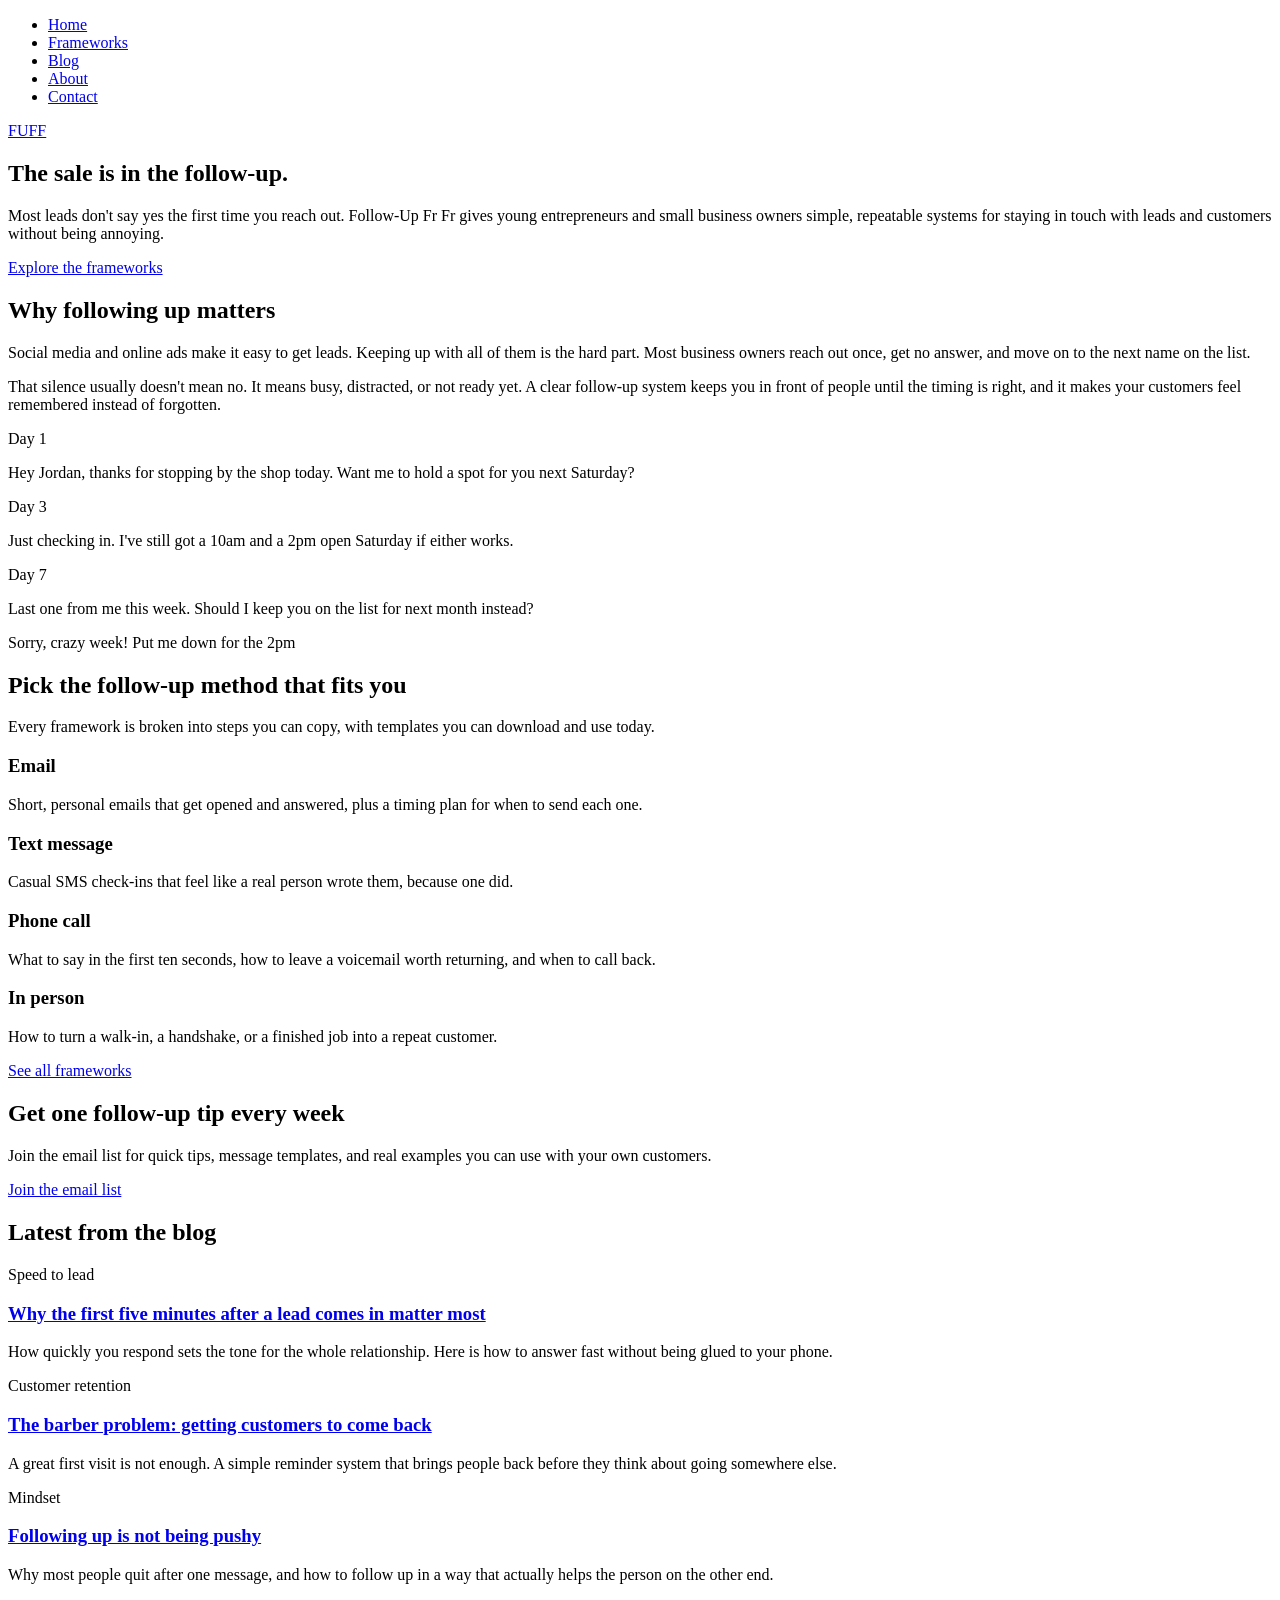
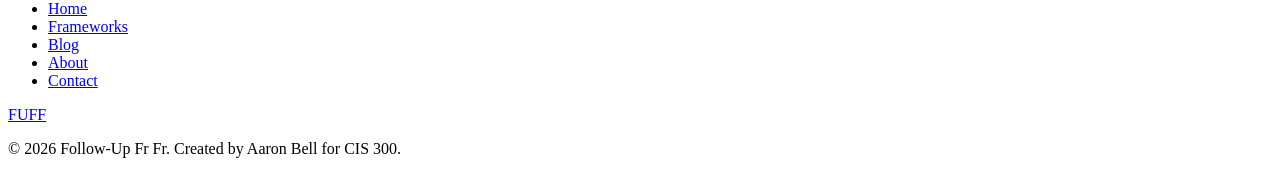
==== index.html @ 1af7f1ee "Rename index (2).html to index.html" ====
<!DOCTYPE html>
<html lang="en">
<head>
  <meta charset="UTF-8">
  <meta name="viewport" content="width=device-width, initial-scale=1.0">
  <meta name="description" content="Follow-Up Fr Fr teaches young entrepreneurs and small business owners simple, repeatable systems for following up with leads and customers.">
  <title>Follow-Up Fr Fr | Home</title>
  <link rel="preconnect" href="https://fonts.googleapis.com">
  <link rel="preconnect" href="https://fonts.gstatic.com" crossorigin>
  <link href="https://fonts.googleapis.com/css2?family=Inter:wght@400;500;600;800&display=swap" rel="stylesheet">
  <link rel="stylesheet" href="styles.css">
</head>
<body>

  <header class="site-header">
    <nav class="main-nav" aria-label="Main navigation">
      <ul>
        <li><a href="index.html" class="current" aria-current="page">Home</a></li>
        <li><a href="frameworks.html">Frameworks</a></li>
        <li><a href="blog.html">Blog</a></li>
        <li><a href="about.html">About</a></li>
        <li><a href="contact.html">Contact</a></li>
      </ul>
    </nav>
    <a href="index.html" class="logo" aria-label="Follow-Up Fr Fr home">FUFF</a>
  </header>

  <main>

    <section class="hero">
      <h1>The sale is in the follow-up.</h1>
      <p class="subtext">Most leads don't say yes the first time you reach out. Follow-Up Fr Fr gives young entrepreneurs and small business owners simple, repeatable systems for staying in touch with leads and customers without being annoying.</p>
      <a href="frameworks.html" class="btn btn-primary">Explore the frameworks</a>
    </section>

    <section class="why">
      <div class="why-text">
        <h2>Why following up matters</h2>
        <p>Social media and online ads make it easy to get leads. Keeping up with all of them is the hard part. Most business owners reach out once, get no answer, and move on to the next name on the list.</p>
        <p>That silence usually doesn't mean no. It means busy, distracted, or not ready yet. A clear follow-up system keeps you in front of people until the timing is right, and it makes your customers feel remembered instead of forgotten.</p>
      </div>

      <div class="thread" aria-label="Example follow-up text conversation">
        <p class="thread-day">Day 1</p>
        <p class="msg msg-out">Hey Jordan, thanks for stopping by the shop today. Want me to hold a spot for you next Saturday?</p>
        <p class="thread-day">Day 3</p>
        <p class="msg msg-out">Just checking in. I've still got a 10am and a 2pm open Saturday if either works.</p>
        <p class="thread-day">Day 7</p>
        <p class="msg msg-out">Last one from me this week. Should I keep you on the list for next month instead?</p>
        <p class="msg msg-in">Sorry, crazy week! Put me down for the 2pm</p>
      </div>
    </section>

    <section class="frameworks-preview">
      <h2>Pick the follow-up method that fits you</h2>
      <p class="section-intro">Every framework is broken into steps you can copy, with templates you can download and use today.</p>
      <div class="method-grid">
        <article class="method">
          <h3>Email</h3>
          <p>Short, personal emails that get opened and answered, plus a timing plan for when to send each one.</p>
        </article>
        <article class="method">
          <h3>Text message</h3>
          <p>Casual SMS check-ins that feel like a real person wrote them, because one did.</p>
        </article>
        <article class="method">
          <h3>Phone call</h3>
          <p>What to say in the first ten seconds, how to leave a voicemail worth returning, and when to call back.</p>
        </article>
        <article class="method">
          <h3>In person</h3>
          <p>How to turn a walk-in, a handshake, or a finished job into a repeat customer.</p>
        </article>
      </div>
      <a href="frameworks.html" class="text-link">See all frameworks</a>
    </section>

    <section class="lead-capture">
      <h2>Get one follow-up tip every week</h2>
      <p>Join the email list for quick tips, message templates, and real examples you can use with your own customers.</p>
      <a href="contact.html" class="btn btn-accent">Join the email list</a>
    </section>

    <section class="blog-feed">
      <h2>Latest from the blog</h2>
      <div class="post-list">
        <article class="post">
          <p class="post-tag">Speed to lead</p>
          <h3><a href="blog.html">Why the first five minutes after a lead comes in matter most</a></h3>
          <p>How quickly you respond sets the tone for the whole relationship. Here is how to answer fast without being glued to your phone.</p>
        </article>
        <article class="post">
          <p class="post-tag">Customer retention</p>
          <h3><a href="blog.html">The barber problem: getting customers to come back</a></h3>
          <p>A great first visit is not enough. A simple reminder system that brings people back before they think about going somewhere else.</p>
        </article>
        <article class="post">
          <p class="post-tag">Mindset</p>
          <h3><a href="blog.html">Following up is not being pushy</a></h3>
          <p>Why most people quit after one message, and how to follow up in a way that actually helps the person on the other end.</p>
        </article>
      </div>
    </section>

  </main>

  <footer class="site-footer">
    <nav class="footer-nav" aria-label="Footer navigation">
      <ul>
        <li><a href="index.html">Home</a></li>
        <li><a href="frameworks.html">Frameworks</a></li>
        <li><a href="blog.html">Blog</a></li>
        <li><a href="about.html">About</a></li>
        <li><a href="contact.html">Contact</a></li>
      </ul>
    </nav>
    <a href="index.html" class="logo" aria-label="Follow-Up Fr Fr home">FUFF</a>
    <p class="copyright">&copy; 2026 Follow-Up Fr Fr. Created by Aaron Bell for CIS 300.</p>
  </footer>

</body>
</html>
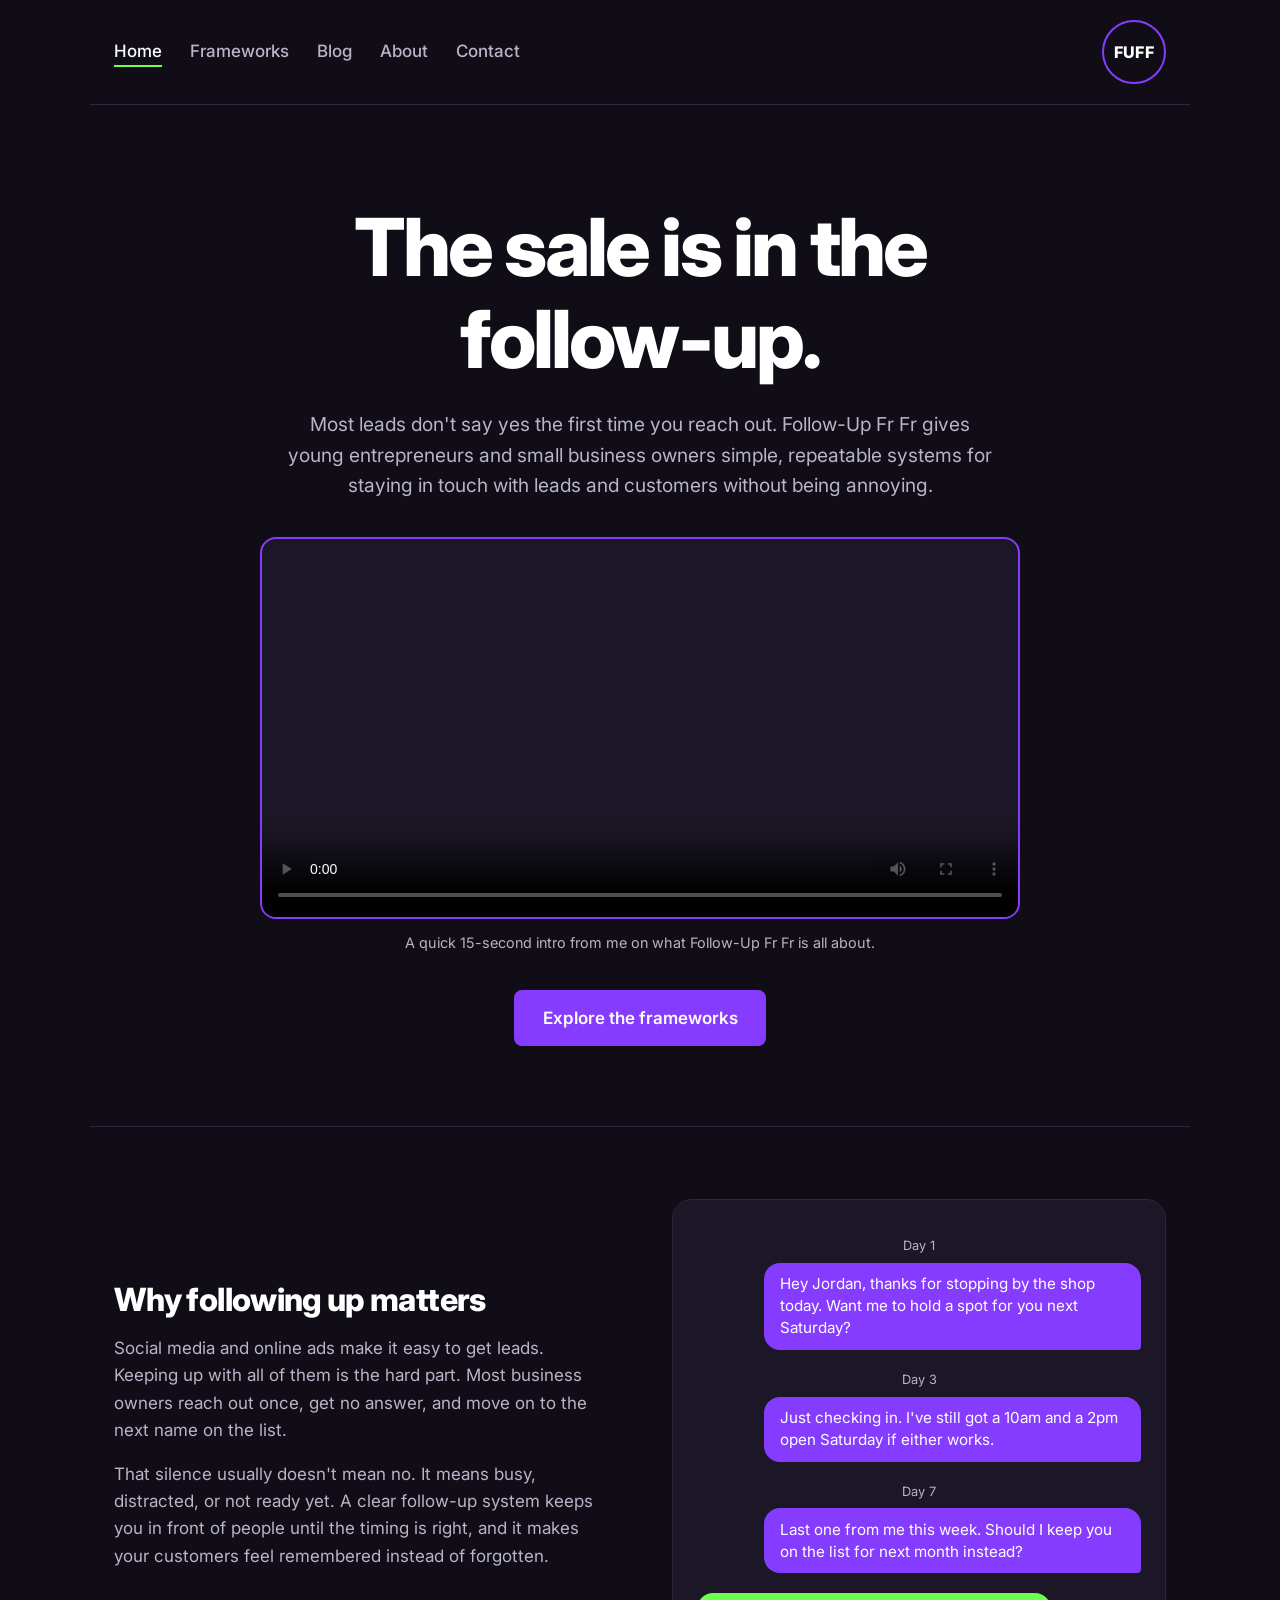
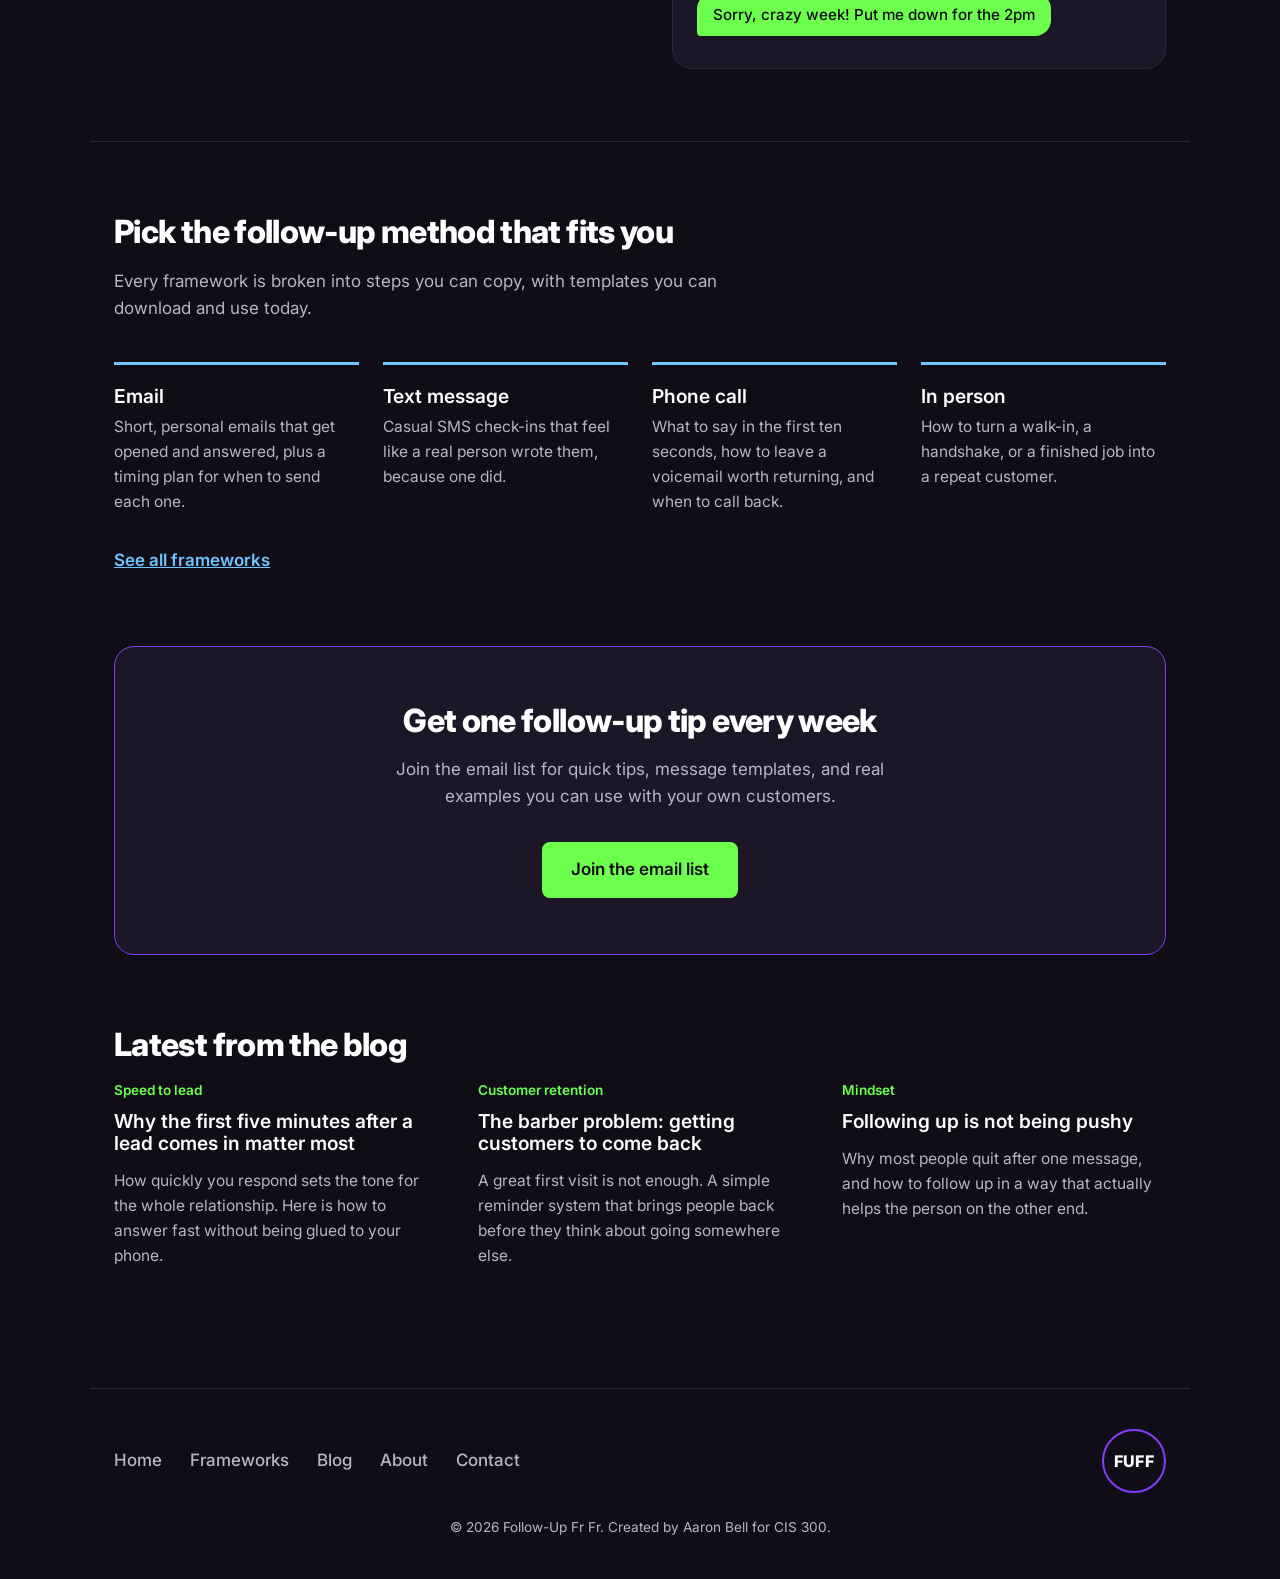
==== commit cfaf01c8: "Add files via upload" ====
--- a/index.html
+++ b/index.html
@@ -4,11 +4,22 @@
   <meta charset="UTF-8">
   <meta name="viewport" content="width=device-width, initial-scale=1.0">
   <meta name="description" content="Follow-Up Fr Fr teaches young entrepreneurs and small business owners simple, repeatable systems for following up with leads and customers.">
-  <title>Follow-Up Fr Fr | Home</title>
+  <meta name="keywords" content="sales follow-up, lead follow-up, small business, entrepreneurs, customer retention, follow-up systems">
+  <meta name="author" content="Aaron Bell">
+  <title>Home | Follow-Up Fr Fr</title>
   <link rel="preconnect" href="https://fonts.googleapis.com">
   <link rel="preconnect" href="https://fonts.gstatic.com" crossorigin>
   <link href="https://fonts.googleapis.com/css2?family=Inter:wght@400;500;600;800&display=swap" rel="stylesheet">
+  <link rel="icon" href="images/favicon.svg" type="image/svg+xml">
   <link rel="stylesheet" href="styles.css">
+  <!-- Google Analytics -->
+  <script async src="https://www.googletagmanager.com/gtag/js?id=G-8VR7ZE2WCX"></script>
+  <script>
+    window.dataLayer = window.dataLayer || [];
+    function gtag(){dataLayer.push(arguments);}
+    gtag('js', new Date());
+    gtag('config', 'G-8VR7ZE2WCX');
+  </script>
 </head>
 <body>
 
@@ -30,6 +41,13 @@
     <section class="hero">
       <h1>The sale is in the follow-up.</h1>
       <p class="subtext">Most leads don't say yes the first time you reach out. Follow-Up Fr Fr gives young entrepreneurs and small business owners simple, repeatable systems for staying in touch with leads and customers without being annoying.</p>
+      <figure class="intro-video">
+        <video controls preload="metadata" poster="images/intro-poster.jpg" width="1280" height="720">
+          <source src="videos/intro.mp4" type="video/mp4">
+          Your browser does not support the video tag.
+        </video>
+        <figcaption>A quick 15-second intro from me on what Follow-Up Fr Fr is all about.</figcaption>
+      </figure>
       <a href="frameworks.html" class="btn btn-primary">Explore the frameworks</a>
     </section>
 
@@ -40,7 +58,7 @@
         <p>That silence usually doesn't mean no. It means busy, distracted, or not ready yet. A clear follow-up system keeps you in front of people until the timing is right, and it makes your customers feel remembered instead of forgotten.</p>
       </div>
 
-      <div class="thread" aria-label="Example follow-up text conversation">
+      <div class="thread" role="group" aria-label="Example follow-up text conversation">
         <p class="thread-day">Day 1</p>
         <p class="msg msg-out">Hey Jordan, thanks for stopping by the shop today. Want me to hold a spot for you next Saturday?</p>
         <p class="thread-day">Day 3</p>
@@ -86,17 +104,17 @@
       <div class="post-list">
         <article class="post">
           <p class="post-tag">Speed to lead</p>
-          <h3><a href="blog.html">Why the first five minutes after a lead comes in matter most</a></h3>
+          <h3><a href="blog.html#speed-to-lead">Why the first five minutes after a lead comes in matter most</a></h3>
           <p>How quickly you respond sets the tone for the whole relationship. Here is how to answer fast without being glued to your phone.</p>
         </article>
         <article class="post">
           <p class="post-tag">Customer retention</p>
-          <h3><a href="blog.html">The barber problem: getting customers to come back</a></h3>
+          <h3><a href="blog.html#barber-problem">The barber problem: getting customers to come back</a></h3>
           <p>A great first visit is not enough. A simple reminder system that brings people back before they think about going somewhere else.</p>
         </article>
         <article class="post">
           <p class="post-tag">Mindset</p>
-          <h3><a href="blog.html">Following up is not being pushy</a></h3>
+          <h3><a href="blog.html#not-pushy">Following up is not being pushy</a></h3>
           <p>Why most people quit after one message, and how to follow up in a way that actually helps the person on the other end.</p>
         </article>
       </div>
--- a/styles.css
+++ b/styles.css
@@ -0,0 +1,860 @@
+/* Follow-Up Fr Fr - main stylesheet */
+
+/* Color scheme from realtimecolors.com */
+:root {
+  --text: #ffffff;
+  --background: #100d17;
+  --primary: #863cff;
+  --secondary: #6EC6FF;
+  --accent: #6dff4d;
+  --muted: #b9b4c7;
+  --surface: #1c1726;
+  --border: #2e2640;
+}
+
+* {
+  box-sizing: border-box;
+}
+
+body {
+  margin: 0;
+  background-color: var(--background);
+  color: var(--text);
+  font-family: "Inter", Arial, Helvetica, sans-serif;
+  font-size: 1.0625rem;
+  line-height: 1.6;
+}
+
+a {
+  color: var(--secondary);
+}
+
+h1,
+h2,
+h3 {
+  line-height: 1.15;
+  margin-top: 0;
+}
+
+h2 {
+  font-size: 2rem;
+  font-weight: 800;
+  letter-spacing: -0.02em;
+  margin-bottom: 1rem;
+}
+
+h3 {
+  font-size: 1.2rem;
+  font-weight: 600;
+  margin-bottom: 0.5rem;
+}
+
+/* ---------- Header and navigation ---------- */
+.site-header {
+  display: flex;
+  justify-content: space-between;
+  align-items: center;
+  max-width: 1100px;
+  margin: 0 auto;
+  padding: 1.25rem 1.5rem;
+  border-bottom: 1px solid var(--border);
+}
+
+.main-nav ul,
+.footer-nav ul {
+  display: flex;
+  flex-wrap: wrap;
+  gap: 0.25rem 1.75rem;
+  list-style: none;
+  margin: 0;
+  padding: 0;
+}
+
+.main-nav a,
+.footer-nav a {
+  color: var(--muted);
+  text-decoration: none;
+  font-weight: 500;
+}
+
+.main-nav a:hover,
+.footer-nav a:hover,
+.main-nav a.current {
+  color: var(--text);
+}
+
+.main-nav a.current {
+  border-bottom: 2px solid var(--accent);
+  padding-bottom: 0.2rem;
+}
+
+.logo {
+  display: flex;
+  align-items: center;
+  justify-content: center;
+  width: 64px;
+  height: 64px;
+  border: 2px solid var(--primary);
+  border-radius: 50%;
+  color: var(--text);
+  font-weight: 800;
+  font-size: 1rem;
+  letter-spacing: 0.02em;
+  line-height: 1;
+  text-decoration: none;
+}
+
+/* ---------- Main layout ---------- */
+main section {
+  max-width: 1100px;
+  margin: 0 auto;
+  padding: 4.5rem 1.5rem;
+}
+
+/* ---------- Hero ---------- */
+.hero {
+  text-align: center;
+  padding-top: 6rem;
+  padding-bottom: 5rem;
+}
+
+.hero h1 {
+  font-size: clamp(2.6rem, 7vw, 5rem);
+  font-weight: 800;
+  letter-spacing: -0.035em;
+  max-width: 14ch;
+  margin: 0 auto 1.5rem;
+}
+
+.subtext {
+  max-width: 60ch;
+  margin: 0 auto 2.25rem;
+  color: var(--muted);
+  font-size: 1.2rem;
+}
+
+/* ---------- Buttons ---------- */
+.btn {
+  display: inline-block;
+  padding: 0.9rem 1.8rem;
+  border-radius: 8px;
+  font-weight: 600;
+  text-decoration: none;
+}
+
+.btn-primary {
+  background-color: var(--primary);
+  color: var(--text);
+}
+
+.btn-primary:hover {
+  background-color: #9a5cff;
+}
+
+.btn-accent {
+  background-color: var(--accent);
+  color: var(--background);
+}
+
+.btn-accent:hover {
+  background-color: #8dff73;
+}
+
+.btn:focus-visible,
+a:focus-visible {
+  outline: 3px solid var(--secondary);
+  outline-offset: 3px;
+}
+
+/* ---------- Why follow-up matters ---------- */
+.why {
+  display: grid;
+  grid-template-columns: 1fr 1fr;
+  gap: 4rem;
+  align-items: center;
+  border-top: 1px solid var(--border);
+}
+
+.why-text p {
+  color: var(--muted);
+  max-width: 55ch;
+}
+
+.thread {
+  background-color: var(--surface);
+  border: 1px solid var(--border);
+  border-radius: 20px;
+  padding: 1.5rem;
+  display: flex;
+  flex-direction: column;
+}
+
+.thread-day {
+  align-self: center;
+  color: var(--muted);
+  font-size: 0.8rem;
+  margin: 0.75rem 0 0.4rem;
+}
+
+.msg {
+  max-width: 85%;
+  margin: 0 0 0.5rem;
+  padding: 0.65rem 1rem;
+  border-radius: 16px;
+  font-size: 0.95rem;
+  line-height: 1.45;
+}
+
+.msg-out {
+  align-self: flex-end;
+  background-color: var(--primary);
+  border-bottom-right-radius: 4px;
+}
+
+.msg-in {
+  align-self: flex-start;
+  background-color: var(--accent);
+  color: var(--background);
+  font-weight: 500;
+  border-bottom-left-radius: 4px;
+  margin-top: 0.75rem;
+}
+
+/* ---------- Frameworks preview ---------- */
+.frameworks-preview {
+  border-top: 1px solid var(--border);
+}
+
+.section-intro {
+  color: var(--muted);
+  max-width: 60ch;
+  margin-bottom: 2.5rem;
+}
+
+.method-grid {
+  display: grid;
+  grid-template-columns: repeat(4, 1fr);
+  gap: 1.5rem;
+  margin-bottom: 2rem;
+}
+
+.method {
+  border-top: 3px solid var(--secondary);
+  padding-top: 1.25rem;
+}
+
+.method p {
+  color: var(--muted);
+  font-size: 0.97rem;
+  margin: 0;
+}
+
+.text-link {
+  font-weight: 600;
+}
+
+/* ---------- Lead capture ---------- */
+main .lead-capture {
+  max-width: 1052px;
+  background-color: var(--surface);
+  border: 1px solid var(--primary);
+  border-radius: 20px;
+  text-align: center;
+  padding: 3.5rem 1.5rem;
+}
+
+.lead-capture p {
+  color: var(--muted);
+  max-width: 50ch;
+  margin: 0 auto 2rem;
+}
+
+/* ---------- Blog feed ---------- */
+.post-list {
+  display: grid;
+  grid-template-columns: repeat(3, 1fr);
+  gap: 2.5rem;
+}
+
+.post-tag {
+  color: var(--accent);
+  font-size: 0.85rem;
+  font-weight: 600;
+  margin: 0 0 0.5rem;
+}
+
+.post h3 a {
+  color: var(--text);
+  text-decoration: none;
+}
+
+.post h3 a:hover {
+  text-decoration: underline;
+  text-decoration-color: var(--secondary);
+}
+
+.post p:last-child {
+  color: var(--muted);
+  font-size: 0.97rem;
+}
+
+/* ---------- Footer ---------- */
+.site-footer {
+  display: flex;
+  flex-wrap: wrap;
+  justify-content: space-between;
+  align-items: center;
+  gap: 1.5rem;
+  max-width: 1100px;
+  margin: 2rem auto 0;
+  padding: 2.5rem 1.5rem;
+  border-top: 1px solid var(--border);
+}
+
+.copyright {
+  width: 100%;
+  text-align: center;
+  color: var(--muted);
+  font-size: 0.85rem;
+  margin: 0;
+}
+
+/* ---------- Smaller screens ---------- */
+@media (max-width: 800px) {
+  .why,
+  .post-list {
+    grid-template-columns: 1fr;
+    gap: 2.5rem;
+  }
+
+  .method-grid {
+    grid-template-columns: 1fr 1fr;
+  }
+
+  .site-header {
+    flex-direction: column-reverse;
+    gap: 1rem;
+  }
+}
+
+/* ===================================================== */
+/* Added for Project Update 2: About and Contact pages   */
+/* ===================================================== */
+
+/* ---------- Shared page hero ---------- */
+.page-hero {
+  text-align: center;
+  padding-top: 5rem;
+  padding-bottom: 3rem;
+}
+
+.page-hero h1 {
+  font-size: clamp(2.4rem, 6vw, 4rem);
+  font-weight: 800;
+  letter-spacing: -0.03em;
+  line-height: 1.1;
+  margin: 0 auto 1.25rem;
+  max-width: 18ch;
+}
+
+/* ---------- About: story ---------- */
+.story {
+  display: grid;
+  grid-template-columns: 1.2fr 1fr;
+  gap: 4rem;
+  align-items: center;
+  border-top: 1px solid var(--border);
+}
+
+.story-text p {
+  color: var(--muted);
+  max-width: 60ch;
+}
+
+.story-image {
+  margin: 0;
+}
+
+.story-image img,
+.contact-side img {
+  display: block;
+  width: 100%;
+  height: auto;
+  border-radius: 20px;
+}
+
+figcaption {
+  color: var(--muted);
+  font-size: 0.9rem;
+  text-align: center;
+  margin-top: 0.75rem;
+}
+
+/* ---------- About: statistics table ---------- */
+.stats {
+  border-top: 1px solid var(--border);
+}
+
+.table-wrap {
+  overflow-x: auto;
+  border: 1px solid var(--border);
+  border-radius: 16px;
+}
+
+.stats-table {
+  width: 100%;
+  min-width: 640px;
+  border-collapse: collapse;
+  text-align: left;
+}
+
+.stats-table caption {
+  caption-side: top;
+  text-align: left;
+  color: var(--muted);
+  font-size: 0.9rem;
+  padding: 1rem 1.25rem;
+}
+
+.stats-table th {
+  background-color: var(--primary);
+  color: var(--text);
+  font-weight: 600;
+  padding: 0.9rem 1.25rem;
+}
+
+.stats-table td {
+  padding: 1rem 1.25rem;
+  border-top: 1px solid var(--border);
+  vertical-align: top;
+}
+
+.stats-table td:first-child {
+  font-weight: 600;
+}
+
+.stats-table td:nth-child(2) {
+  color: var(--accent);
+}
+
+.stats-table tbody tr:nth-child(even) {
+  background-color: var(--surface);
+}
+
+.source {
+  color: var(--muted);
+  font-size: 0.9rem;
+  margin-top: 1rem;
+}
+
+/* ---------- About: audience cards ---------- */
+.audience {
+  border-top: 1px solid var(--border);
+}
+
+.audience-grid {
+  display: grid;
+  grid-template-columns: repeat(3, 1fr);
+  gap: 1.5rem;
+}
+
+.audience-card {
+  background-color: var(--surface);
+  border: 1px solid var(--border);
+  border-radius: 16px;
+  padding: 1.75rem;
+}
+
+.audience-card p {
+  color: var(--muted);
+  margin: 0;
+}
+
+/* ---------- Call to action band ---------- */
+main .cta-band {
+  max-width: 1052px;
+  background-color: var(--surface);
+  border: 1px solid var(--primary);
+  border-radius: 20px;
+  text-align: center;
+  padding: 3.5rem 1.5rem;
+  margin-bottom: 2rem;
+}
+
+.cta-band p {
+  color: var(--muted);
+  margin: 0 auto 2rem;
+}
+
+.cta-buttons {
+  display: flex;
+  flex-wrap: wrap;
+  justify-content: center;
+  gap: 1rem;
+}
+
+.btn-outline {
+  border: 2px solid var(--secondary);
+  color: var(--secondary);
+}
+
+.btn-outline:hover {
+  background-color: var(--secondary);
+  color: var(--background);
+}
+
+/* ---------- Contact page layout ---------- */
+.contact-layout {
+  display: grid;
+  grid-template-columns: 1.4fr 1fr;
+  gap: 3rem;
+  align-items: start;
+  padding-top: 1rem;
+}
+
+/* ---------- Contact form ---------- */
+.contact-form {
+  background-color: var(--surface);
+  border: 1px solid var(--border);
+  border-radius: 20px;
+  padding: 2rem;
+  display: flex;
+  flex-direction: column;
+  gap: 1.25rem;
+}
+
+.form-row {
+  display: grid;
+  grid-template-columns: 1fr;
+  gap: 1.25rem;
+}
+
+.form-field {
+  display: flex;
+  flex-direction: column;
+  gap: 0.4rem;
+}
+
+fieldset.form-field {
+  border: none;
+  margin: 0;
+  padding: 0;
+}
+
+.form-field label,
+legend {
+  font-weight: 600;
+  font-size: 0.95rem;
+  padding: 0;
+  margin-bottom: 0.4rem;
+}
+
+.required {
+  color: var(--accent);
+}
+
+input[type="text"],
+input[type="email"],
+select,
+textarea {
+  width: 100%;
+  padding: 0.8rem 1rem;
+  background-color: var(--background);
+  color: var(--text);
+  border: 1px solid var(--border);
+  border-radius: 8px;
+  font-family: inherit;
+  font-size: 1rem;
+}
+
+input::placeholder,
+textarea::placeholder {
+  color: #8a8499;
+}
+
+input:focus,
+select:focus,
+textarea:focus {
+  outline: none;
+  border-color: var(--secondary);
+}
+
+textarea {
+  resize: vertical;
+}
+
+.radio-group {
+  display: flex;
+  flex-direction: column;
+  gap: 0.5rem;
+}
+
+.choice {
+  display: flex;
+  align-items: center;
+  gap: 0.5rem;
+  color: var(--muted);
+  cursor: pointer;
+}
+
+.form-field .choice {
+  font-weight: 400;
+  font-size: 1rem;
+  margin: 0;
+}
+
+.choice input {
+  accent-color: var(--primary);
+  width: 1.1rem;
+  height: 1.1rem;
+}
+
+.contact-form button {
+  align-self: flex-start;
+  border: none;
+  cursor: pointer;
+  font-family: inherit;
+  font-size: 1rem;
+}
+
+/* ---------- Contact sidebar ---------- */
+.contact-side h2 {
+  font-size: 1.4rem;
+  margin-top: 2rem;
+  margin-bottom: 0.5rem;
+}
+
+.contact-side p,
+.next-steps {
+  color: var(--muted);
+}
+
+.next-steps {
+  padding-left: 1.25rem;
+}
+
+.next-steps li {
+  margin-bottom: 0.5rem;
+}
+
+/* ---------- Smaller screens (new pages) ---------- */
+@media (max-width: 800px) {
+  .story,
+  .contact-layout,
+  .audience-grid,
+  .form-row {
+    grid-template-columns: 1fr;
+  }
+}
+
+/* ===================================================== */
+/* Added for the Final Project: video, Frameworks, Blog  */
+/* ===================================================== */
+
+/* ---------- Home: intro video ---------- */
+.intro-video {
+  max-width: 760px;
+  margin: 0 auto 2.25rem;
+}
+
+.intro-video video {
+  display: block;
+  width: 100%;
+  height: auto;
+  border: 2px solid var(--primary);
+  border-radius: 16px;
+  background-color: var(--surface);
+}
+
+/* ---------- Frameworks: intro and rules ---------- */
+.framework-intro {
+  display: grid;
+  grid-template-columns: 1.2fr 1fr;
+  gap: 4rem;
+  align-items: center;
+  border-top: 1px solid var(--border);
+}
+
+.framework-intro-text p {
+  color: var(--muted);
+  max-width: 60ch;
+}
+
+.framework-image {
+  margin: 0;
+}
+
+.framework-image img,
+.blog-post img {
+  display: block;
+  width: 100%;
+  height: auto;
+  border-radius: 20px;
+}
+
+.rules {
+  padding-left: 1.25rem;
+  color: var(--muted);
+}
+
+.rules li {
+  margin-bottom: 0.9rem;
+}
+
+.rules strong {
+  color: var(--text);
+}
+
+/* ---------- Frameworks: each channel ---------- */
+.framework {
+  border-top: 1px solid var(--border);
+}
+
+.framework-head {
+  margin-bottom: 2rem;
+}
+
+.framework-head h2 {
+  margin-bottom: 0.5rem;
+}
+
+.best-for {
+  color: var(--secondary);
+  margin: 0;
+}
+
+.framework-body {
+  display: grid;
+  grid-template-columns: 1.3fr 1fr;
+  gap: 3rem;
+  align-items: start;
+}
+
+.timeline {
+  list-style: none;
+  margin: 0;
+  padding: 0;
+  border-left: 2px solid var(--primary);
+}
+
+.timeline li {
+  position: relative;
+  padding: 0 0 1.5rem 1.75rem;
+  color: var(--muted);
+}
+
+.timeline li::before {
+  content: "";
+  position: absolute;
+  left: -7px;
+  top: 0.45rem;
+  width: 12px;
+  height: 12px;
+  border-radius: 50%;
+  background-color: var(--accent);
+}
+
+.day {
+  display: block;
+  color: var(--text);
+  font-weight: 600;
+  margin-bottom: 0.2rem;
+}
+
+.example {
+  background-color: var(--surface);
+  border: 1px solid var(--border);
+  border-radius: 16px;
+  padding: 1.5rem;
+}
+
+.example h3 {
+  font-size: 1rem;
+  color: var(--accent);
+}
+
+.example-text {
+  margin: 0;
+  padding: 1rem 1.1rem;
+  background-color: var(--primary);
+  border-radius: 14px 14px 4px 14px;
+  font-size: 0.97rem;
+  line-height: 1.5;
+}
+
+/* ---------- Frameworks: download band ---------- */
+main .download {
+  max-width: 1052px;
+  background-color: var(--surface);
+  border: 1px solid var(--primary);
+  border-radius: 20px;
+  text-align: center;
+  padding: 3.5rem 1.5rem;
+  margin-bottom: 2rem;
+}
+
+.download p {
+  color: var(--muted);
+  max-width: 55ch;
+  margin: 0 auto 2rem;
+}
+
+/* ---------- Blog ---------- */
+main .post-index {
+  display: flex;
+  flex-wrap: wrap;
+  justify-content: center;
+  gap: 0.75rem;
+  padding-top: 0;
+  padding-bottom: 1rem;
+}
+
+.post-index a {
+  padding: 0.5rem 1.1rem;
+  border: 1px solid var(--border);
+  border-radius: 999px;
+  color: var(--text);
+  text-decoration: none;
+}
+
+.post-index a:hover {
+  border-color: var(--accent);
+  color: var(--accent);
+}
+
+.blog-post {
+  display: grid;
+  grid-template-columns: 1fr 1.5fr;
+  gap: 3.5rem;
+  align-items: center;
+  max-width: 1100px;
+  margin: 0 auto;
+  padding: 4rem 1.5rem;
+  border-top: 1px solid var(--border);
+}
+
+.blog-post-text p {
+  color: var(--muted);
+  max-width: 62ch;
+}
+
+.blog-post-text .post-tag {
+  color: var(--accent);
+}
+
+main .source-note {
+  border-top: 1px solid var(--border);
+  padding-top: 2.5rem;
+  color: var(--muted);
+  font-size: 0.95rem;
+}
+
+/* ---------- Smaller screens (final pages) ---------- */
+@media (max-width: 800px) {
+  .framework-intro,
+  .framework-body,
+  .blog-post {
+    grid-template-columns: 1fr;
+    gap: 2rem;
+  }
+}
